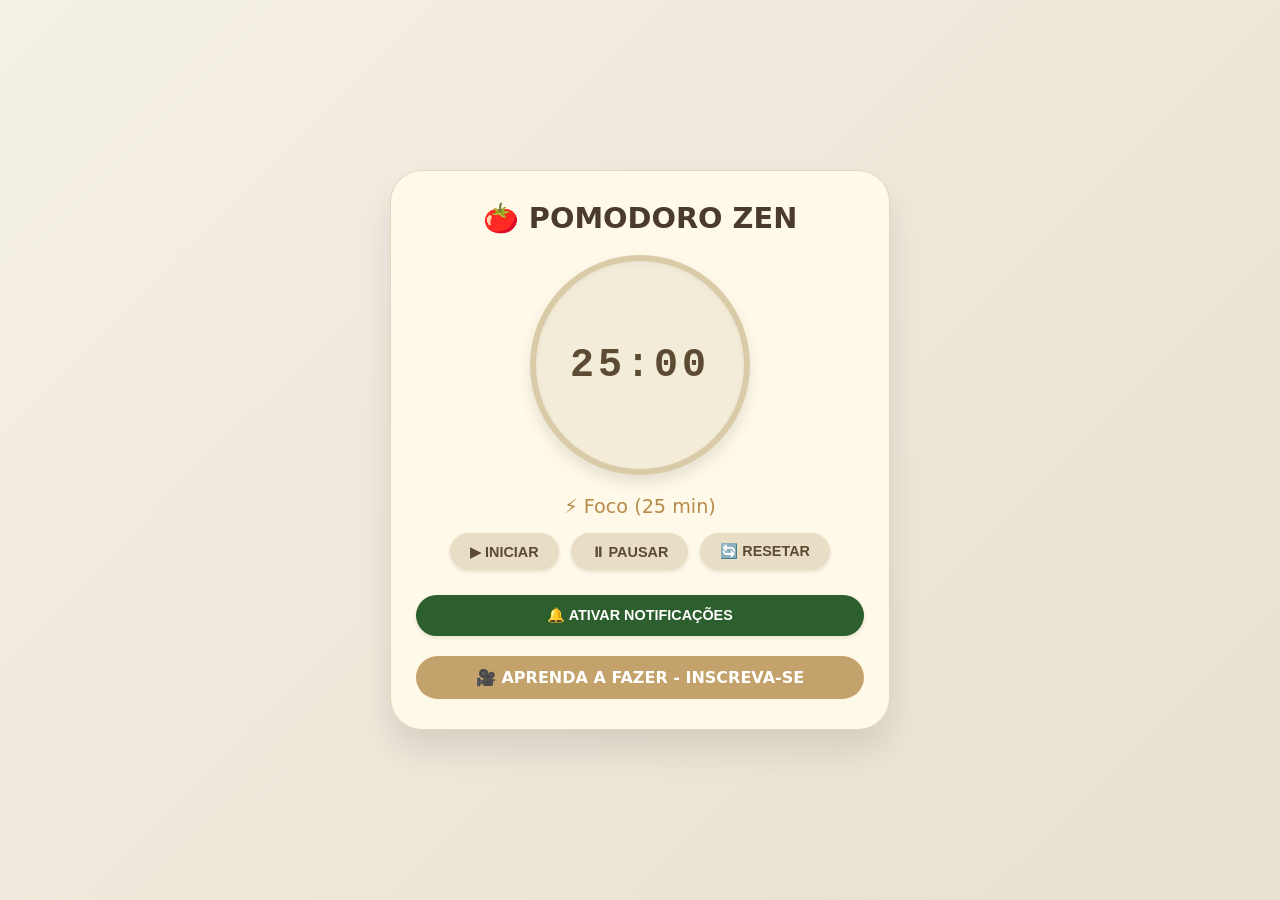
==== completo.html @ 34f5f3d0 "feat: adiciona Pomodoro Zen com timer, som e notificações push App de estudo com ciclo de 25/5 minut" ====
<!DOCTYPE html>
<html lang="pt-BR">
<head>
    <meta charset="UTF-8">
    <meta name="viewport" content="width=device-width, initial-scale=1.0, user-scalable=no">
    <title>Pomodoro Zen - Criador de Mundo</title>
    <style>
        * {
            margin: 0;
            padding: 0;
            box-sizing: border-box;
            touch-action: manipulation;
        }
        body {
            background: linear-gradient(135deg, #f5f0e6 0%, #e8e0d0 100%);
            font-family: 'Segoe UI', system-ui, sans-serif;
            min-height: 100vh;
            display: flex;
            justify-content: center;
            align-items: center;
            padding: 20px;
        }
        .container {
            max-width: 500px;
            width: 100%;
            background: #fef9e8;
            border-radius: 32px;
            padding: 30px 25px;
            box-shadow: 0 20px 35px rgba(0,0,0,0.1);
            text-align: center;
            border: 1px solid #e0d5c0;
        }
        h1 {
            color: #4a3b2c;
            font-size: 1.8rem;
            margin-bottom: 10px;
        }
        .timer-circle {
            background: #f3ecd9;
            border-radius: 50%;
            width: 220px;
            height: 220px;
            margin: 20px auto;
            display: flex;
            align-items: center;
            justify-content: center;
            border: 6px solid #d9cba8;
            box-shadow: inset 0 2px 5px rgba(0,0,0,0.05), 0 8px 15px rgba(0,0,0,0.1);
        }
        .timer-text {
            font-size: 2.5rem;
            font-family: 'Courier New', monospace;
            font-weight: 700;
            color: #5c4b32;
            letter-spacing: 4px;
        }
        .phase {
            margin: 10px 0;
            font-size: 1.2rem;
            font-weight: 500;
            color: #b88b4a;
        }
        .controls {
            display: flex;
            gap: 12px;
            justify-content: center;
            flex-wrap: wrap;
            margin: 15px 0;
        }
        button {
            background: #e8ddc5;
            border: none;
            padding: 10px 20px;
            border-radius: 40px;
            font-weight: 600;
            font-size: 0.9rem;
            color: #5c4b32;
            cursor: pointer;
            transition: all 0.1s ease;
            box-shadow: 0 2px 4px rgba(0,0,0,0.1);
        }
        button:active {
            transform: scale(0.96);
            background: #d4c5a8;
        }
        .notify-btn {
            background: #2c5f2d;
            color: white;
            margin-top: 10px;
            width: 100%;
            padding: 12px;
        }
        .notify-btn:active {
            background: #1e3a1e;
        }
        .subscribe {
            margin-top: 20px;
            background: #c3a36b;
            padding: 12px;
            border-radius: 50px;
            text-align: center;
            cursor: pointer;
            transition: transform 0.1s;
            font-weight: bold;
            color: white;
        }
        .subscribe:active {
            transform: scale(0.97);
        }
        @media (max-width: 480px) {
            .container {
                padding: 20px;
            }
            .timer-circle {
                width: 180px;
                height: 180px;
            }
            .timer-text {
                font-size: 2rem;
            }
            h1 {
                font-size: 1.5rem;
            }
        }
    </style>
</head>
<body>
<div class="container">
    <h1>🍅 POMODORO ZEN</h1>
    <div class="timer-circle">
        <div class="timer-text" id="timerDisplay">25:00</div>
    </div>
    <div class="phase" id="phaseText">⚡ Foco (25 min)</div>
    <div class="controls">
        <button id="startBtn">▶ INICIAR</button>
        <button id="pauseBtn">⏸ PAUSAR</button>
        <button id="resetBtn">🔄 RESETAR</button>
    </div>
    <button class="notify-btn" id="requestNotifyBtn">🔔 ATIVAR NOTIFICAÇÕES</button>
    <div class="subscribe" onclick="window.open('https://youtube.com/@CriadorDeMundo', '_blank')">
        🎥 APRENDA A FAZER - INSCREVA-SE
    </div>
</div>
<script>
    // Configurações
    let focusTime = 25 * 60;
    let breakTime = 5 * 60;
    let currentSeconds = focusTime;
    let isFocus = true;
    let running = false;
    let targetTimestamp = null;
    let intervalId = null;

    const timerDisplay = document.getElementById('timerDisplay');
    const phaseText = document.getElementById('phaseText');
    const startBtn = document.getElementById('startBtn');
    const pauseBtn = document.getElementById('pauseBtn');
    const resetBtn = document.getElementById('resetBtn');
    const requestNotifyBtn = document.getElementById('requestNotifyBtn');

    function playBeep() {
        try {
            const audioCtx = new (window.AudioContext || window.webkitAudioContext)();
            const oscillator = audioCtx.createOscillator();
            const gain = audioCtx.createGain();
            oscillator.connect(gain);
            gain.connect(audioCtx.destination);
            oscillator.frequency.value = 880;
            gain.gain.value = 0.3;
            oscillator.start();
            gain.gain.exponentialRampToValueAtTime(0.00001, audioCtx.currentTime + 1.5);
            oscillator.stop(audioCtx.currentTime + 1.5);
        } catch(e) { console.log("Áudio não suportado"); }
        if (navigator.vibrate) navigator.vibrate([200, 100, 200]);
    }

    function sendNotification(title, body) {
        if (Notification.permission === 'granted') {
            new Notification(title, { body, icon: 'https://cdn-icons-png.flaticon.com/512/1995/1995572.png' });
        } else {
            alert(`🔔 ${title}: ${body}`);
        }
    }

    function switchPhase() {
        if (isFocus) {
            isFocus = false;
            currentSeconds = breakTime;
            phaseText.innerText = "🌿 Pausa curta (5 min)";
            sendNotification('🍅 Pomodoro Zen', 'Foco concluído! Hora da pausa de 5 minutos.');
        } else {
            isFocus = true;
            currentSeconds = focusTime;
            phaseText.innerText = "⚡ Foco (25 min)";
            sendNotification('🌿 Pomodoro Zen', 'Pausa finalizada! Volte a focar por 25 minutos.');
        }
        updateDisplay();
        playBeep();
    }

    function updateDisplay() {
        let mins = Math.floor(currentSeconds / 60);
        let secs = currentSeconds % 60;
        timerDisplay.innerText = `${mins.toString().padStart(2,'0')}:${secs.toString().padStart(2,'0')}`;
    }

    function tick() {
        if (!running) return;
        const now = Date.now();
        if (targetTimestamp && now >= targetTimestamp) {
            running = false;
            if (intervalId) clearInterval(intervalId);
            switchPhase();
            startTimer();
            return;
        }
        if (targetTimestamp) {
            const remaining = Math.max(0, Math.floor((targetTimestamp - now) / 1000));
            if (remaining !== currentSeconds) {
                currentSeconds = remaining;
                updateDisplay();
                if (currentSeconds <= 0) {
                    running = false;
                    if (intervalId) clearInterval(intervalId);
                    switchPhase();
                    startTimer();
                }
            }
        }
    }

    function startTimer() {
        if (running) return;
        running = true;
        targetTimestamp = Date.now() + currentSeconds * 1000;
        if (intervalId) clearInterval(intervalId);
        intervalId = setInterval(tick, 200);
    }

    function pauseTimer() {
        if (!running) return;
        running = false;
        if (intervalId) clearInterval(intervalId);
        if (targetTimestamp) {
            currentSeconds = Math.max(0, Math.floor((targetTimestamp - Date.now()) / 1000));
            updateDisplay();
            targetTimestamp = null;
        }
    }

    function resetTimer() {
        running = false;
        if (intervalId) clearInterval(intervalId);
        targetTimestamp = null;
        isFocus = true;
        currentSeconds = focusTime;
        phaseText.innerText = "⚡ Foco (25 min)";
        updateDisplay();
    }

    function requestNotificationPermission() {
        if (Notification.permission === 'default') {
            Notification.requestPermission().then(perm => {
                if (perm === 'granted') alert('✅ Notificações ativadas!');
                else alert('❌ Permissão negada');
            });
        } else if (Notification.permission === 'granted') {
            alert('✅ Notificações já estão ativadas');
        } else {
            alert('❌ Permissão negada permanentemente. Ative nas configurações do navegador.');
        }
    }

    startBtn.addEventListener('click', startTimer);
    pauseBtn.addEventListener('click', pauseTimer);
    resetBtn.addEventListener('click', resetTimer);
    requestNotifyBtn.addEventListener('click', requestNotificationPermission);

    updateDisplay();
    if (Notification.permission === 'default') {
        Notification.requestPermission();
    }
</script>
</body>
</html>
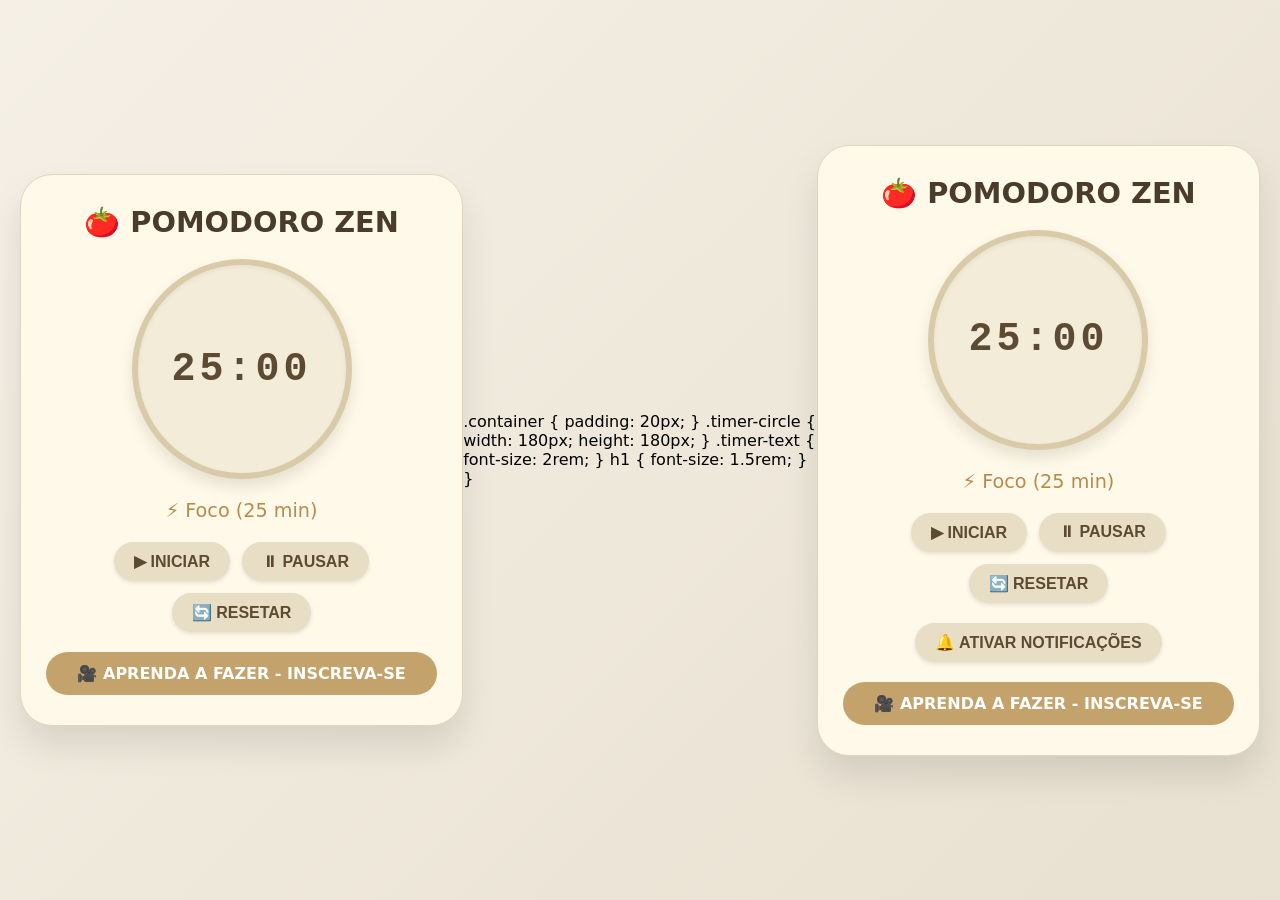
==== commit 11d7b00f: "feat: adiciona Pomodoro Zen com timer, som e notificações push App de estudo com ciclo de 25/5 minut" ====
--- a/completo.html
+++ b/completo.html
@@ -26,14 +26,13 @@
             background: #fef9e8;
             border-radius: 32px;
             padding: 30px 25px;
+            text-align: center;
             box-shadow: 0 20px 35px rgba(0,0,0,0.1);
-            text-align: center;
             border: 1px solid #e0d5c0;
         }
         h1 {
             color: #4a3b2c;
             font-size: 1.8rem;
-            margin-bottom: 10px;
         }
         .timer-circle {
             background: #f3ecd9;
@@ -65,7 +64,7 @@
             gap: 12px;
             justify-content: center;
             flex-wrap: wrap;
-            margin: 15px 0;
+            margin: 20px 0;
         }
         button {
             background: #e8ddc5;
@@ -73,25 +72,15 @@
             padding: 10px 20px;
             border-radius: 40px;
             font-weight: 600;
-            font-size: 0.9rem;
+            font-size: 1rem;
             color: #5c4b32;
             cursor: pointer;
-            transition: all 0.1s ease;
+            transition: 0.1s;
             box-shadow: 0 2px 4px rgba(0,0,0,0.1);
         }
         button:active {
             transform: scale(0.96);
             background: #d4c5a8;
-        }
-        .notify-btn {
-            background: #2c5f2d;
-            color: white;
-            margin-top: 10px;
-            width: 100%;
-            padding: 12px;
-        }
-        .notify-btn:active {
-            background: #1e3a1e;
         }
         .subscribe {
             margin-top: 20px;
@@ -100,7 +89,6 @@
             border-radius: 50px;
             text-align: center;
             cursor: pointer;
-            transition: transform 0.1s;
             font-weight: bold;
             color: white;
         }
@@ -108,7 +96,157 @@
             transform: scale(0.97);
         }
         @media (max-width: 480px) {
-            .container {
+            .container { padding: 20px; }
+            .timer-circle { width: 180px; height: 180px; }
+            .timer-text { font-size: 2rem; }
+            h1 { font-size: 1.5rem; }
+        }
+    </style>
+</head>
+<body>
+<div class="container">
+    <h1>🍅 POMODORO ZEN</h1>
+    <div class="timer-circle">
+        <div class="timer-text" id="timerDisplay">25:00</div>
+    </div>
+    <div class="phase" id="phaseText">⚡ Foco (25 min)</div>
+    <div class="controls">
+        <button id="startBtn">▶ INICIAR</button>
+        <button id="pauseBtn">⏸ PAUSAR</button>
+        <button id="resetBtn">🔄 RESETAR</button>
+    </div>
+    <div class="subscribe" onclick="window.open('https://youtube.com/@CriadorDeMundo', '_blank')">
+        🎥 APRENDA A FAZER - INSCREVA-SE
+    </div>
+</div>
+<script>
+    // Configurações (para teste, use 10 segundos; depois mude para 25*60)
+    let FOCUS_TIME = 25 * 60;
+    let BREAK_TIME = 5 * 60;
+    let currentSeconds = FOCUS_TIME;
+    let isFocus = true;
+    let running = false;
+    let targetTimestamp = null;
+    let intervalId = null;
+
+    const timerDisplay = document.getElementById('timerDisplay');
+    const phaseText = document.getElementById('phaseText');
+    const startBtn = document.getElementById('startBtn');
+    const pauseBtn = document.getElementById('pauseBtn');
+    const resetBtn = document.getElementById('resetBtn');
+
+    // Áudio
+    let audioCtx = null;
+    function playBeep() {
+        if (!audioCtx) {
+            audioCtx = new (window.AudioContext || window.webkitAudioContext)();
+        }
+        if (audioCtx.state === 'suspended') {
+            audioCtx.resume().then(() => createBeep());
+        } else {
+            createBeep();
+        }
+    }
+    function createBeep() {
+        try {
+            const osc = audioCtx.createOscillator();
+            const gain = audioCtx.createGain();
+            osc.connect(gain);
+            gain.connect(audioCtx.destination);
+            osc.frequency.value = 880;
+            gain.gain.value = 0.3;
+            osc.start();
+            gain.gain.exponentialRampToValueAtTime(0.00001, audioCtx.currentTime + 1);
+            osc.stop(audioCtx.currentTime + 1);
+        } catch(e) { console.log("Erro áudio"); }
+        if (navigator.vibrate) navigator.vibrate([200,100,200]);
+    }
+
+    function updateDisplay() {
+        let mins = Math.floor(currentSeconds / 60);
+        let secs = currentSeconds % 60;
+        timerDisplay.innerText = `${mins.toString().padStart(2,'0')}:${secs.toString().padStart(2,'0')}`;
+    }
+
+    function switchPhase() {
+        if (isFocus) {
+            isFocus = false;
+            currentSeconds = BREAK_TIME;
+            phaseText.innerText = "🌿 Pausa curta (5 min)";
+        } else {
+            isFocus = true;
+            currentSeconds = FOCUS_TIME;
+            phaseText.innerText = "⚡ Foco (25 min)";
+        }
+        updateDisplay();
+        playBeep();
+    }
+
+    function tick() {
+        if (!running) return;
+        const now = Date.now();
+        if (targetTimestamp && now >= targetTimestamp) {
+            running = false;
+            if (intervalId) clearInterval(intervalId);
+            switchPhase();
+            startTimer();
+            return;
+        }
+        if (targetTimestamp) {
+            const remaining = Math.max(0, Math.floor((targetTimestamp - now) / 1000));
+            if (remaining !== currentSeconds) {
+                currentSeconds = remaining;
+                updateDisplay();
+                if (currentSeconds === 0) {
+                    running = false;
+                    clearInterval(intervalId);
+                    switchPhase();
+                    startTimer();
+                }
+            }
+        }
+    }
+
+    function startTimer() {
+        if (running) return;
+        if (!audioCtx) {
+            audioCtx = new (window.AudioContext || window.webkitAudioContext)();
+            audioCtx.resume();
+        }
+        running = true;
+        targetTimestamp = Date.now() + currentSeconds * 1000;
+        if (intervalId) clearInterval(intervalId);
+        intervalId = setInterval(tick, 200);
+    }
+
+    function pauseTimer() {
+        if (!running) return;
+        running = false;
+        if (intervalId) clearInterval(intervalId);
+        if (targetTimestamp) {
+            currentSeconds = Math.max(0, Math.floor((targetTimestamp - Date.now()) / 1000));
+            updateDisplay();
+            targetTimestamp = null;
+        }
+    }
+
+    function resetTimer() {
+        running = false;
+        if (intervalId) clearInterval(intervalId);
+        targetTimestamp = null;
+        isFocus = true;
+        currentSeconds = FOCUS_TIME;
+        phaseText.innerText = "⚡ Foco (25 min)";
+        updateDisplay();
+    }
+
+    startBtn.addEventListener('click', startTimer);
+    pauseBtn.addEventListener('click', pauseTimer);
+    resetBtn.addEventListener('click', resetTimer);
+    updateDisplay();
+</script>
+</body>
+</html>            .container {
                 padding: 20px;
             }
             .timer-circle {
